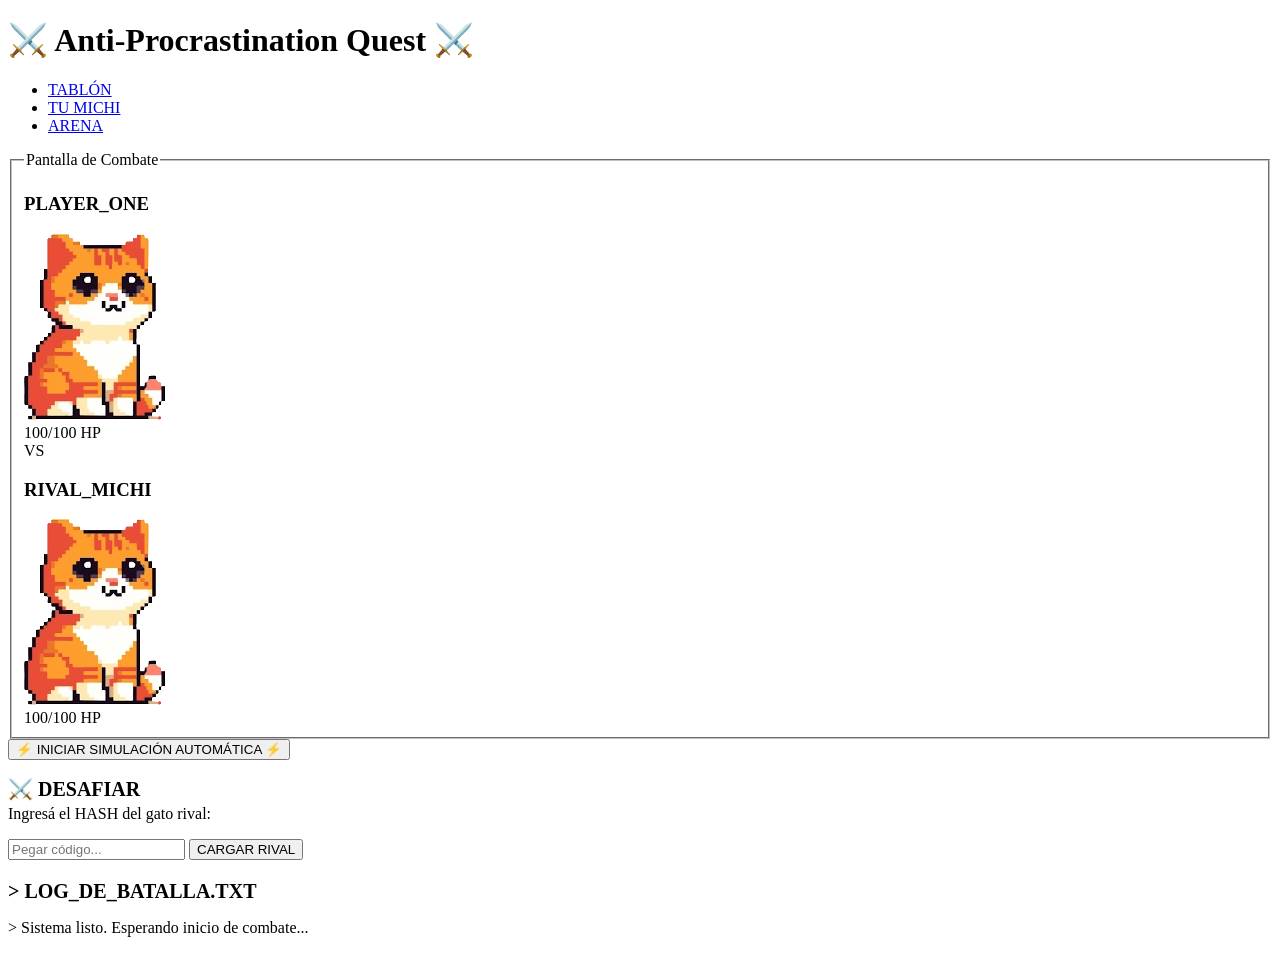
==== Pages/arena_page.html @ a9e4b0a7 "MICHI INTEGRATION" ====
<!DOCTYPE html>
<html lang="es">
<head>
    <meta charset="UTF-8">
    <meta name="viewport" content="width=device-width, initial-scale=1.0">
    <title>Anti-Procrastination Quest - Arena</title>
    <link rel="stylesheet" href="../assets/css/styles.css">
</head>
<body class="rpg-theme-dark">

    <header class="rpg-navbar">
        <h1 class="pixel-text-blink">⚔️ Anti-Procrastination Quest ⚔️</h1>
        <nav class="rpg-nav">
            <ul>
                <li><a href="../index.html" class="rpg-nav-link">TABLÓN</a></li>
                <li><a href="personalization_page.html" class="rpg-nav-link">TU MICHI</a></li>
                <li><a href="arena_page.html" class="rpg-nav-link active">ARENA</a></li>
            </ul>
        </nav>
    </header>

    <main class="rpg-main-container battle-layout">
        
        <section id="battle-arena" class="rpg-arena-frame">
            <fieldset class="battlefield-screen pixel-border-inner">
                <legend class="hidden">Pantalla de Combate</legend>
                
                <article class="arena-fighter player-local">
                    <h3 id="local-name" class="fighter-tag">PLAYER_ONE</h3>
                    <img src="../GatoAtigrado.png" id="local-fighter-avatar" class="fighter-sprite-display michi-sprite bounce-animation" alt="Player One">
                    <footer class="fighter-health-zone">
                        <div class="rpg-progress-frame health-frame">
                            <span id="local-hp-bar" class="rpg-progress-fill health-fill" style="width: 100%;"></span>
                        </div>
                        <span id="local-hp-text" class="hp-numeric-display">100/100 HP</span>
                    </footer>
                </article>
                
                <span class="versus-shield">VS</span>
                
                <article class="arena-fighter player-opponent">
                    <h3 id="opponent-name" class="fighter-tag">RIVAL_MICHI</h3>
                    <img src="../GatoAtigrado.png" id="opponent-fighter-avatar" class="fighter-sprite-display michi-sprite bounce-animation" alt="Rival Michi">
                    <footer class="fighter-health-zone">
                        <div class="rpg-progress-frame health-frame">
                            <span id="opponent-hp-bar" class="rpg-progress-fill health-fill" style="width: 100%;"></span>
                        </div>
                        <span id="opponent-hp-text" class="hp-numeric-display">100/100 HP</span>
                    </footer>
                </article>
            </fieldset>

            <footer class="arena-action-trigger">
                <button id="btn-start-simulation" class="btn-pixel btn-red massive-button">⚡ INICIAR SIMULACIÓN AUTOMÁTICA ⚡</button>
            </footer>
        </section>

        <section class="battle-layout-bottom-row" aria-label="Controles del sistema e historial">
            
            <form id="search-opponent-form" class="rpg-box setup-match-box">
                <h2 class="rpg-box-title" style="font-size: 20px; margin-bottom: 4px;">⚔️ DESAFIAR</h2>
                <label for="opponent-code-input" class="pixel-subtext">Ingresá el HASH del gato rival:</label>
                <p class="rpg-input-action-group">
                    <input type="text" id="opponent-code-input" class="pixel-input" placeholder="Pegar código...">
                    <button type="submit" id="btn-load-opponent" class="btn-pixel btn-yellow">CARGAR RIVAL</button>
                </p>
            </form>

            <section class="rpg-box combat-log-card">
                <h3 class="pixel-heading" style="font-size: 20px; margin-bottom: 4px;">> LOG_DE_BATALLA.TXT</h3>
                <output id="battle-log-output" class="terminal-log-output">
                    <p class="log-line system">> Sistema listo. Esperando inicio de combate...</p>
                </output>
            </section>

        </section>
    </main>

    <script src="../assets/js/battle.js"></script>
</body>
</html>
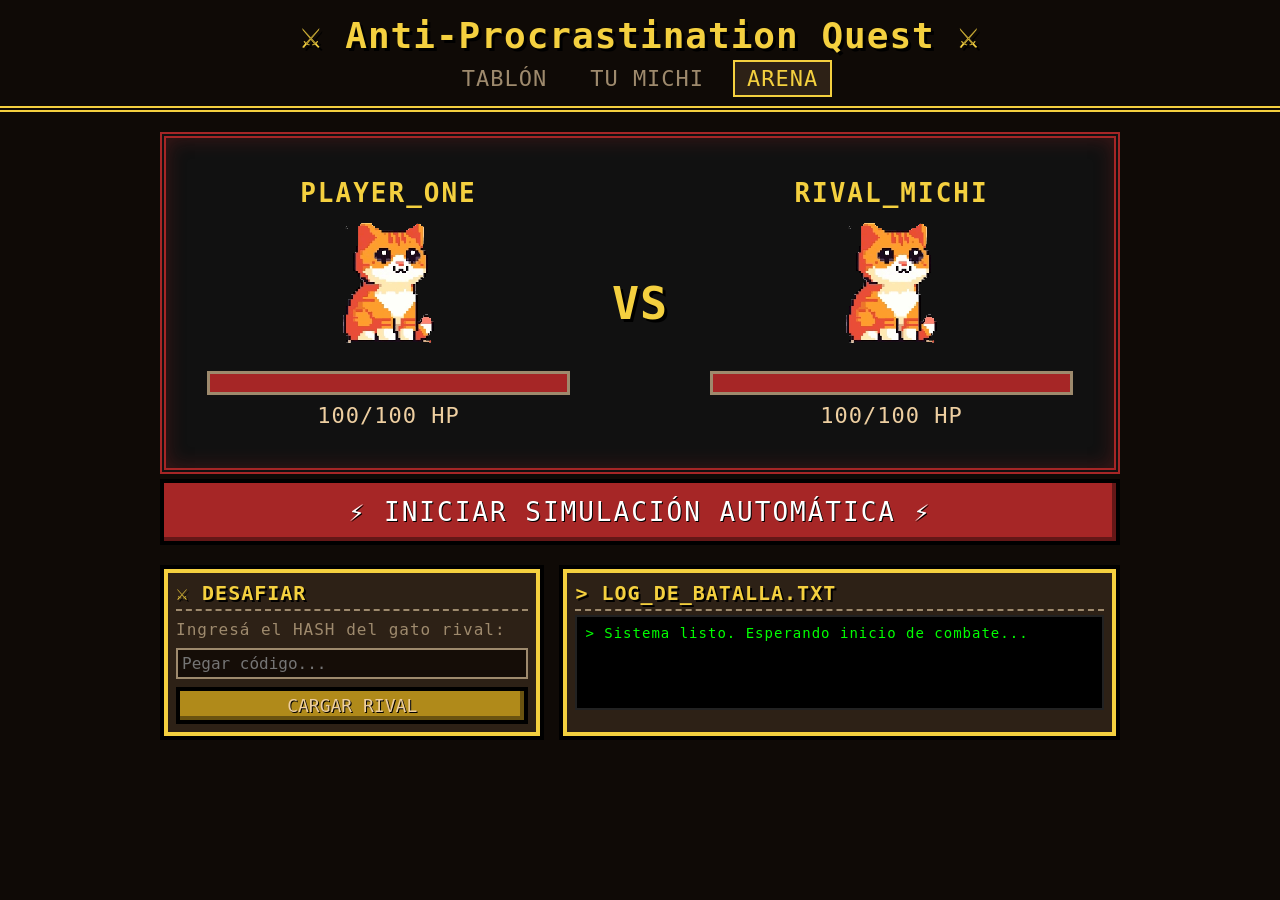
==== commit 76abf24b: "style:corrige ruta del css en arena page" ====
--- a/Pages/arena_page.html
+++ b/Pages/arena_page.html
@@ -4,7 +4,7 @@
     <meta charset="UTF-8">
     <meta name="viewport" content="width=device-width, initial-scale=1.0">
     <title>Anti-Procrastination Quest - Arena</title>
-    <link rel="stylesheet" href="../assets/css/styles.css">
+    <link rel="stylesheet" href="../Assets/CSS/styles.css">
 </head>
 <body class="rpg-theme-dark">
 
--- a/Assets/CSS/styles.css
+++ b/Assets/CSS/styles.css
@@ -0,0 +1,528 @@
+/* ==========================================================================
+   1. TIPOGRAFÍA, VARIABLES MEDIEVALES Y RESETEO
+   ========================================================================== */
+@import url('https://fonts.googleapis.com/css2?family=VT323&display=swap');
+
+:root {
+    /* Paleta de colores refinada: Taberna, Mazmorra y Oro */
+    --bg-dark: #0f0a06;         /* Más profundo para dar contraste */
+    --box-bg: #2d2116;          /* Madera más clara para que flote sobre el fondo */
+    --inner-bg: #150d07;        /* Fondo de inventario / ranuras oscuras */
+    --parchment: #eecfa1;       /* Pergamino más cálido y legible */
+    --parchment-dim: #9e8a6d;   /* Texto secundario con mejor contraste */
+    
+    /* Colores de interfaz RPG */
+    --gold: #f4d03f;          /* Oro más brillante */
+    --gold-glow: rgba(244, 208, 63, 0.2); /* Resplandor para hover/activos */
+    --hp-red: #a62626;          
+    --mana-blue: #29578a;       
+    --stamina-green: #377a37;   
+    
+    /* Rarezas de Ítems (NUEVO) */
+    --rare-common: #a0a0a0;
+    --rare-magic: #3b82f6;
+    --rare-epic: #a855f7;
+    --rare-legendary: #eab308;
+
+    /* Fuentes */
+    --font-pixel: 'VT323', monospace;
+}
+
+* {
+    box-sizing: border-box;
+    margin: 0;
+    padding: 0;
+    image-rendering: pixelated; /* Fuerza aspecto retro de 8-bits */
+}
+
+body {
+    background-color: var(--bg-dark);
+    color: var(--parchment);
+    font-family: var(--font-pixel);
+    font-size: 22px;
+    letter-spacing: 1px;
+    padding-bottom: 40px;
+}
+
+/* ==========================================================================
+   2. BORDES Y CONTENEDORES SEMÁNTICOS (Estilo Madera/Hierro)
+   ========================================================================== */
+/* Se aplica el marco de caja RPG directo a las secciones y formularios contenedores */
+.rpg-box, .rpg-form.rpg-box {
+    background-color: var(--box-bg);
+    padding: 16px;
+    margin-bottom: 20px;
+    position: relative;
+    border: 4px solid #000;
+    box-shadow: 
+        0 4px 0 -4px #000, 
+        0 -4px 0 -4px #000, 
+        4px 0 0 -4px #000, 
+        -4px 0 0 -4px #000,
+        inset 0 0 0 4px var(--gold);
+}
+
+/* Fondos oscuros internos para figuras, tablas o listas */
+.pixel-border-inner {
+    background-color: var(--inner-bg);
+    border: 4px solid #000;
+    padding: 10px;
+}
+
+/* Títulos de Cajas */
+.rpg-box-title, .pixel-heading {
+    color: var(--gold);
+    font-size: 28px;
+    text-shadow: 2px 2px #000;
+    margin-bottom: 12px;
+    border-bottom: 2px dashed var(--parchment-dim);
+    padding-bottom: 4px;
+}
+
+/* Estilos de Elementos de Formulario Nativos */
+.rpg-form-group {
+    margin-bottom: 15px;
+    display: flex;
+    flex-direction: column;
+    gap: 5px;
+}
+
+.pixel-input, .pixel-select {
+    background-color: var(--inner-bg);
+    border: 2px solid var(--parchment-dim);
+    color: var(--parchment);
+    font-family: var(--font-pixel);
+    font-size: 20px;
+    padding: 6px;
+    outline: none;
+}
+
+.pixel-input:focus, .pixel-select:focus {
+    border-color: var(--gold);
+}
+
+.pixel-color-picker {
+    background: none;
+    border: 2px solid var(--parchment-dim);
+    cursor: pointer;
+    width: 50px;
+    height: 40px;
+}
+
+/* ==========================================================================
+   3. BOTONES DE ACCIÓN RETRO (.btn-pixel)
+   ========================================================================== */
+.btn-pixel {
+    font-family: var(--font-pixel);
+    font-size: 22px;
+    padding: 6px 16px;
+    cursor: pointer;
+    border: 4px solid #000;
+    color: #fff;
+    text-shadow: 1px 1px #000;
+    background-color: #555;
+    box-shadow: inset -4px -4px 0px 0px rgba(0,0,0,0.4);
+}
+
+.btn-pixel:active {
+    box-shadow: inset 4px 4px 0px 0px rgba(0,0,0,0.6);
+}
+
+.btn-green  { background-color: var(--stamina-green); }
+.btn-red    { background-color: var(--hp-red); }
+.btn-blue   { background-color: var(--mana-blue); }
+.btn-yellow { background-color: #b08a1a; color: var(--parchment); }
+.btn-pixel.small { padding: 2px 8px; font-size: 18px; }
+.block-button { width: 100%; margin-top: 10px; }
+
+/* ==========================================================================
+   4. ENCABEZADO Y NAVEGACIÓN
+   ========================================================================== */
+.rpg-navbar {
+    background-color: #0f0a06;
+    text-align: center;
+    padding: 15px 10px;
+    border-bottom: 6px double var(--gold);
+}
+
+.rpg-navbar h1 {
+    font-size: 36px;
+    color: var(--gold);
+    text-shadow: 3px 3px #000;
+    margin-bottom: 10px;
+}
+
+.rpg-nav ul {
+    display: flex;
+    justify-content: center;
+    list-style: none;
+    gap: 15px;
+}
+
+.rpg-nav-link {
+    color: var(--parchment-dim);
+    text-decoration: none;
+    padding: 4px 12px;
+    border: 2px solid transparent;
+}
+
+.rpg-nav-link:hover, .rpg-nav-link.active {
+    color: var(--gold);
+    border: 2px solid var(--gold);
+    background-color: var(--box-bg);
+}
+
+/* ==========================================================================
+   5. MAQUETACIÓN DE PANTALLAS (Layout de Escritorio por columnas)
+   ========================================================================== */
+.rpg-main-container {
+    display: flex;
+    max-width: 1100px;
+    margin: 25px auto;
+    padding: 0 20px;
+    gap: 20px;
+}
+
+/* Comportamiento de las columnas del Tablón */
+.rpg-sidebar { flex: 1; min-width: 300px; }
+.rpg-content-area { flex: 2; }
+
+/* Comportamiento de las columnas de Personalización */
+.editor-pane, .inventory-pane { flex: 1; }
+
+/* Marcos de barras de progreso (HP / Misiones) */
+.rpg-progress-frame {
+    background-color: #000;
+    border: 3px solid var(--parchment-dim);
+    height: 24px;
+    position: relative;
+    margin: 8px 0;
+    display: block;
+}
+
+.rpg-progress-fill {
+    display: block;
+    background-color: var(--mana-blue);
+    height: 100%;
+    transition: width 0.3s ease;
+}
+
+.health-fill {
+    background-color: var(--hp-red);
+}
+
+.pixel-subtext {
+    font-size: 16px;
+    color: var(--parchment-dim);
+}
+
+/* ==========================================================================
+   6. VISTA DEL MICHI Y ESTADÍSTICAS (Estructura Semántica)
+   ========================================================================== */
+/* Reemplazado contenedor genérico por la clase asociada a <figure> */
+.michi-sprite-frame {
+    height: 140px;
+    display: flex;
+    justify-content: center;
+    align-items: center;
+    font-size: 70px;
+    margin-bottom: 15px;
+}
+
+.michi-sprite {
+    max-height: 120px;
+    width: auto;
+}
+
+.michi-large-display {
+    height: 180px;
+    display: flex;
+    justify-content: center;
+    align-items: center;
+    font-size: 90px;
+    position: relative;
+    margin-bottom: 15px;
+}
+
+/* Animación de respiración del gato */
+.idle-animation {
+    animation: breathing 1.2s infinite alternate ease-in-out;
+}
+
+@keyframes breathing {
+    from { transform: scale(1) translateY(0); }
+    to { transform: scale(1.08) translateY(-5px); }
+}
+
+.rpg-stat-table {
+    width: 100%;
+    border-collapse: collapse;
+}
+
+.rpg-stat-table td {
+    padding: 6px;
+    border-bottom: 1px solid #3c2a17;
+}
+
+.rpg-stat-table td:last-child {
+    text-align: right;
+    color: #fff;
+}
+
+/* Capas de equipamiento absoluto sobre el gato */
+.pixel-sprite-overlay {
+    position: absolute;
+    font-size: 35px;
+}
+#equipped-hat-visual { top: 15px; }
+#equipped-weapon-visual { right: 30px; top: 70px; }
+
+.rpg-export-container {
+    margin-top: 15px;
+    text-align: center;
+}
+
+.text-green { color: #5cb85c; }
+.text-orange { color: #f0ad4e; }
+.text-blue { color: #5bc0de; }
+.text-center { text-align: center; }
+
+/* ==========================================================================
+   7. TABLÓN DE QUESTS, PESTAÑAS E INVENTARIO COMPACTO (Listas Libres de Divs)
+   ========================================================================== */
+.quest-board-header {
+    display: flex;
+    justify-content: space-between;
+    align-items: center;
+    margin-bottom: 10px;
+}
+
+/* Lista horizontal para las pestañas de filtro */
+.rpg-tabs ul {
+    display: flex;
+    list-style: none;
+    gap: 5px;
+    margin-bottom: 15px;
+}
+
+.tab-item {
+    background: #1f140a;
+    border: 2px solid var(--parchment-dim);
+    color: var(--parchment-dim);
+    font-family: var(--font-pixel);
+    padding: 4px 10px;
+    cursor: pointer;
+}
+
+.tab-item.active {
+    background: var(--gold);
+    color: #000;
+    border-color: #000;
+    font-weight: bold;
+}
+
+/* Tarjeta semántica <article> de misiones individuales */
+.quest-item-card {
+    display: flex;
+    justify-content: space-between;
+    align-items: center;
+    margin-bottom: 10px;
+    padding: 10px;
+}
+
+.quest-info {
+    display: flex;
+    align-items: center;
+    gap: 10px;
+}
+
+.quest-badge {
+    font-size: 14px;
+    background-color: var(--inner-bg);
+    padding: 2px 6px;
+    border: 1px solid var(--gold);
+    color: var(--gold);
+}
+
+/* Cuadrículas compactas de equipamiento con elementos <li> */
+.rpg-slots-wrapper {
+    display: flex;
+    justify-content: center;
+    list-style: none;
+    gap: 10px;            
+    margin: 5px auto;
+}
+
+.rpg-item-slot {
+    width: 70px;          
+    height: 70px;         
+    display: flex;
+    flex-direction: column;
+    justify-content: center;
+    align-items: center;
+    padding: 4px;         
+    font-size: 14px;
+    list-style: none;
+}
+
+.slot-title {
+    font-size: 11px;      
+    color: var(--gold);
+    margin-bottom: 2px;
+}
+
+.slot-status {
+    font-size: 13px;
+    color: var(--parchment-dim);
+}
+
+/* Grilla de la Mochila general */
+.rpg-inventory-grid {
+    display: grid;
+    grid-template-columns: repeat(6, 1fr); 
+    gap: 6px;
+    margin-top: 8px;
+    list-style: none;
+}
+
+.rpg-inventory-grid .rpg-item-slot {
+    width: 55px;          
+    height: 55px;
+}
+
+/* ==========================================================================
+   8. ARENA DE BATALLA (Fiel al Layout enfocado en la pelea)
+   ========================================================================== */
+.battle-layout {
+    display: flex;
+    flex-direction: column; 
+    gap: 15px;
+    max-width: 1000px;
+    margin: 20px auto;
+}
+
+/* Fieldset contenedor de la pantalla de lucha */
+.battlefield-screen {
+    background-color: #111;
+    display: flex;
+    justify-content: space-around; 
+    align-items: center;
+    padding: 40px 20px;            
+    min-height: 320px;             
+    border: 6px double var(--hp-red); 
+    position: relative;
+    box-shadow: inset 0 0 20px rgba(166, 38, 38, 0.3); 
+}
+
+.arena-fighter {
+    text-align: center;
+    width: 40%;
+}
+
+.fighter-tag {
+    font-size: 26px;   
+    color: var(--gold);
+    letter-spacing: 2px;
+}
+
+.fighter-sprite-display {
+    font-size: 110px;  
+    margin: 15px 0;
+}
+
+.versus-shield {
+    font-size: 45px;   
+    color: var(--gold);
+    font-weight: bold;
+    text-shadow: 3px 3px #000;
+}
+
+.arena-action-trigger {
+    text-align: center;
+    margin: 5px 0;
+}
+
+.massive-button {
+    width: 100%;
+    padding: 14px;
+    font-size: 26px;
+    letter-spacing: 2px;
+}
+
+/* Fila inferior adaptada para Buscador y Consola de Log */
+.battle-layout-bottom-row {
+    display: flex;
+    gap: 15px;
+}
+
+.setup-match-box {
+    flex: 1; 
+    margin-bottom: 0; 
+    padding: 12px;
+}
+
+.rpg-input-action-group {
+    display: flex;
+    flex-direction: column;
+    gap: 8px;
+    margin-top: 8px;
+}
+
+.rpg-input-action-group .pixel-input { font-size: 16px; padding: 4px; }
+.rpg-input-action-group .btn-pixel { font-size: 18px; padding: 4px; }
+
+.combat-log-card {
+    flex: 1.5; 
+    margin-bottom: 0;
+    padding: 12px;
+}
+
+/* Consola de Log Medieval asociada a <output> */
+.terminal-log-output {
+    display: block;
+    background-color: #000;
+    border: 2px solid #222;
+    padding: 8px;
+    height: 95px; 
+    overflow-y: auto;
+    font-family: monospace;
+    font-size: 14px;
+    color: #0f0; 
+}
+
+/* Estilos de Modales y Utilidades */
+.hidden { display: none !important; }
+
+/* ==========================================================================
+   9. ADAPTACIÓN RESPONSIVE OBLIGATORIA (Media Queries Celulares)
+   ========================================================================== */
+@media (max-width: 768px) {
+    /* Las columnas de escritorio se rompen pasando a filas verticales compactas */
+    .rpg-main-container, .battle-layout-bottom-row {
+        flex-direction: column;
+        padding: 0 10px;
+    }
+    
+    .rpg-sidebar, .rpg-content-area, .setup-match-box, .combat-log-card {
+        width: 100%;
+        min-width: 100%;
+    }
+    
+    .rpg-navbar h1 { font-size: 26px; }
+    .rpg-nav ul { gap: 8px; }
+    .rpg-nav-link { padding: 4px 6px; font-size: 18px; }
+    
+    /* Achicamos la pantalla de pelea para que entre bien en el celu */
+    .battlefield-screen {
+        min-height: 240px;
+        padding: 20px 10px;
+    }
+    .fighter-sprite-display { font-size: 70px; }
+    .fighter-tag { font-size: 20px; }
+    .versus-shield { font-size: 30px; }
+    
+    /* Aumentamos las columnas de la mochila a 5 para que no desborde horizontalmente */
+    .rpg-inventory-grid {
+        grid-template-columns: repeat(5, 1fr);
+    }
+}
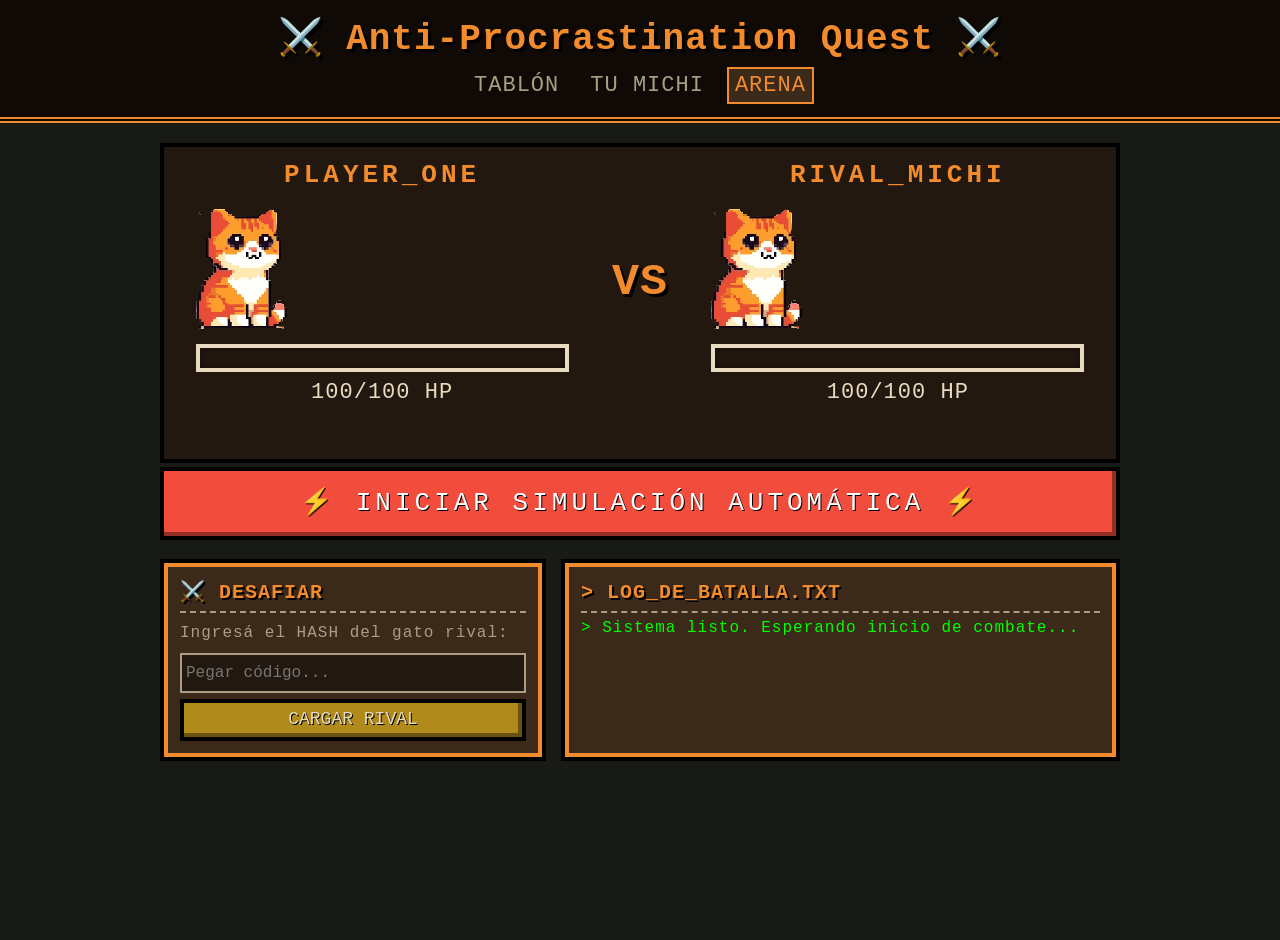
==== commit d76a8380: "refactor: split styles.css into layered modular architecture" ====
--- a/Pages/arena_page.html
+++ b/Pages/arena_page.html
@@ -4,7 +4,7 @@
     <meta charset="UTF-8">
     <meta name="viewport" content="width=device-width, initial-scale=1.0">
     <title>Anti-Procrastination Quest - Arena</title>
-    <link rel="stylesheet" href="../Assets/CSS/styles.css">
+    <link rel="stylesheet" href="../Assets/CSS/main.css">
 </head>
 <body class="rpg-theme-dark">
 
--- a/Assets/CSS/main.css
+++ b/Assets/CSS/main.css
@@ -0,0 +1,11 @@
+@layer reset, tokens, preferences, base, layout, components, cat, motion;
+
+@import url('./tokens/tokens.css') layer(tokens);
+@import url('./core/reset.css') layer(reset);
+@import url('./core/preferences.css') layer(preferences);
+@import url('./core/base.css') layer(base);
+@import url('./layout/layout.css') layer(layout);
+@import url('./components/components.css') layer(components);
+@import url('./cat/cat.css') layer(cat);
+@import url('./cat/cat-motion.css') layer(motion);
+@import url('./motion/motion.css') layer(motion);
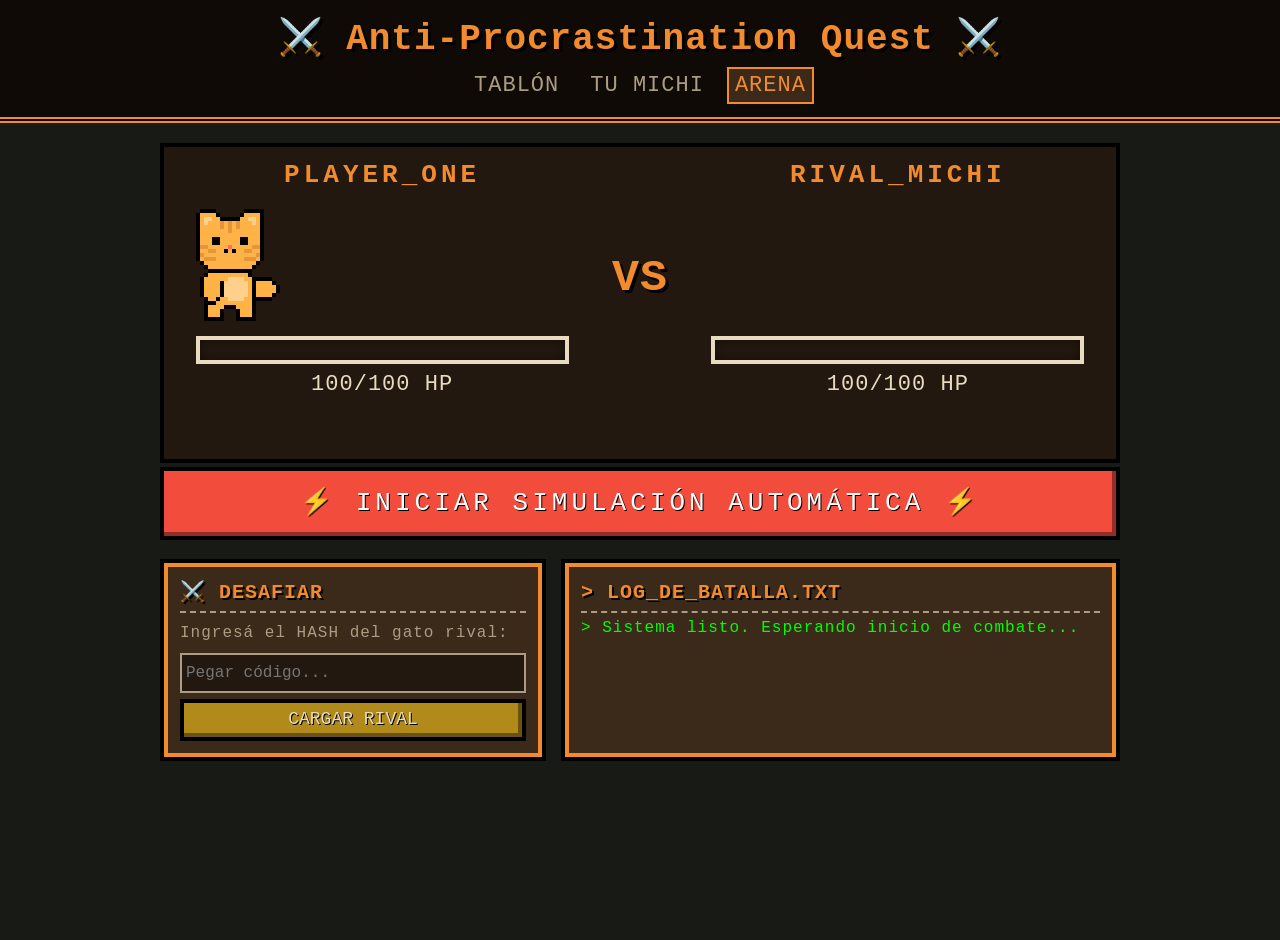
==== commit 269e6bba: "feat: add pixel art cat with modular JS architecture" ====
--- a/Pages/arena_page.html
+++ b/Pages/arena_page.html
@@ -27,7 +27,17 @@
                 
                 <article class="arena-fighter player-local">
                     <h3 id="local-name" class="fighter-tag">PLAYER_ONE</h3>
-                    <img src="../GatoAtigrado.png" id="local-fighter-avatar" class="fighter-sprite-display michi-sprite bounce-animation" alt="Player One">
+                    <div class="cat-wrapper fighter-sprite-display" aria-label="Gato pixel art">
+                        <div class="head">
+                            <div class="pixel"></div>
+                        </div>
+                        <div class="body-cat">
+                            <div class="pixel"></div>
+                            <div class="paw">
+                                <div class="pixel"></div>
+                            </div>
+                        </div>
+                    </div>
                     <footer class="fighter-health-zone">
                         <div class="rpg-progress-frame health-frame">
                             <span id="local-hp-bar" class="rpg-progress-fill health-fill" style="width: 100%;"></span>
@@ -40,7 +50,17 @@
                 
                 <article class="arena-fighter player-opponent">
                     <h3 id="opponent-name" class="fighter-tag">RIVAL_MICHI</h3>
-                    <img src="../GatoAtigrado.png" id="opponent-fighter-avatar" class="fighter-sprite-display michi-sprite bounce-animation" alt="Rival Michi">
+                    <div class="cat-wrapper fighter-sprite-display" aria-label="Gato pixel art">
+                        <div class="head">
+                            <div class="pixel"></div>
+                        </div>
+                        <div class="body-cat">
+                            <div class="pixel"></div>
+                            <div class="paw">
+                                <div class="pixel"></div>
+                            </div>
+                        </div>
+                    </div>
                     <footer class="fighter-health-zone">
                         <div class="rpg-progress-frame health-frame">
                             <span id="opponent-hp-bar" class="rpg-progress-fill health-fill" style="width: 100%;"></span>
@@ -76,6 +96,6 @@
         </section>
     </main>
 
-    <script src="../assets/js/battle.js"></script>
+    <script type="module" src="../Assets/Js/main.js"></script>
 </body>
 </html>
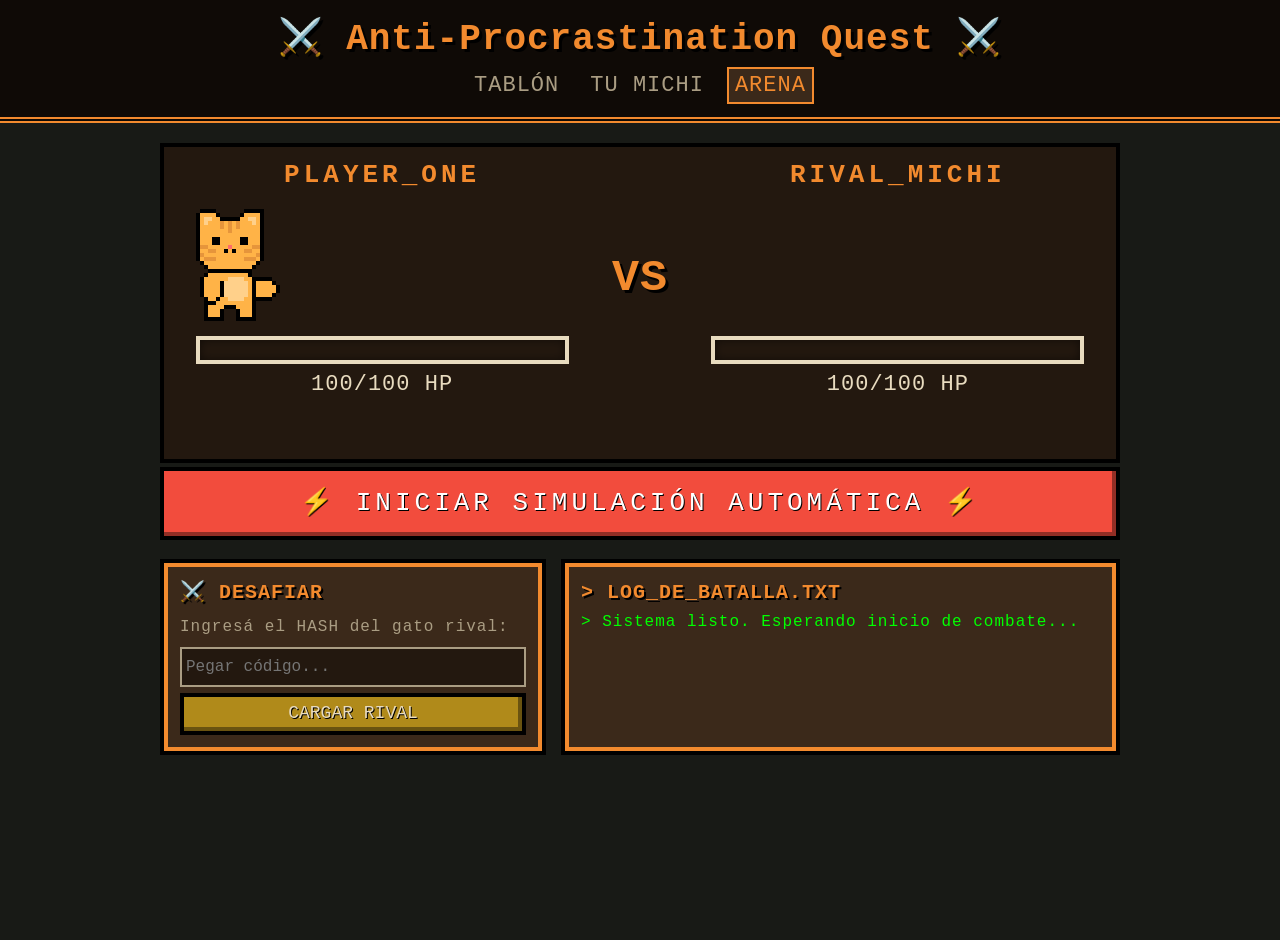
==== commit 10601c23: "feat: add complete and delete actions with localStorage sync and create favicon" ====
--- a/Pages/arena_page.html
+++ b/Pages/arena_page.html
@@ -5,6 +5,7 @@
     <meta name="viewport" content="width=device-width, initial-scale=1.0">
     <title>Anti-Procrastination Quest - Arena</title>
     <link rel="stylesheet" href="../Assets/CSS/main.css">
+    <link rel="icon" href="../Assets/Images/favicon.ico" type="image/x-icon">
 </head>
 <body class="rpg-theme-dark">
 
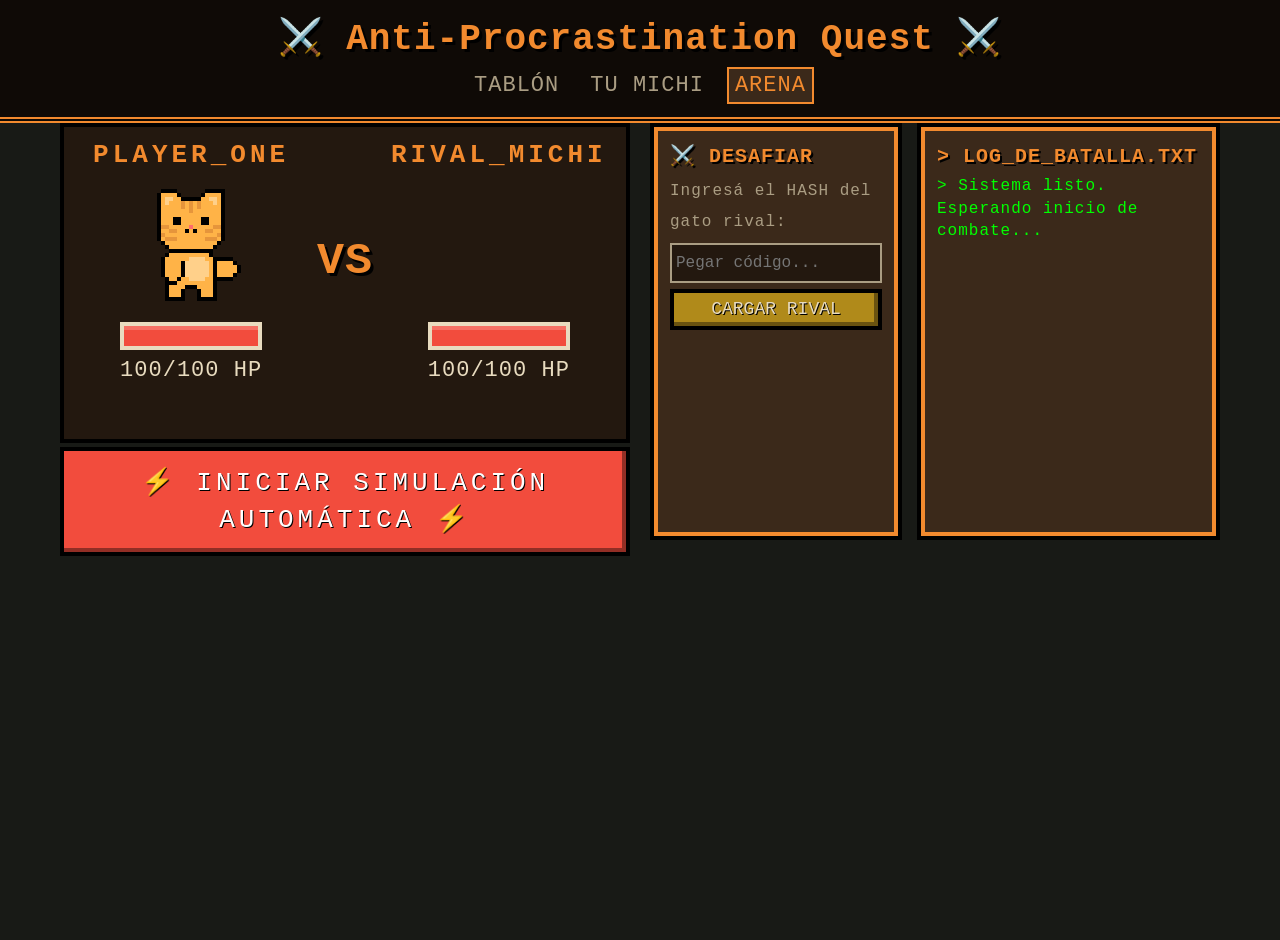
==== commit adeb3d33: "Update: Integration of the hash-based pairing system" ====
--- a/Pages/arena_page.html
+++ b/Pages/arena_page.html
@@ -98,5 +98,6 @@
     </main>
 
     <script type="module" src="../Assets/Js/main.js"></script>
+    <script type="module" src="../Assets/Js/arena.js"></script>
 </body>
 </html>
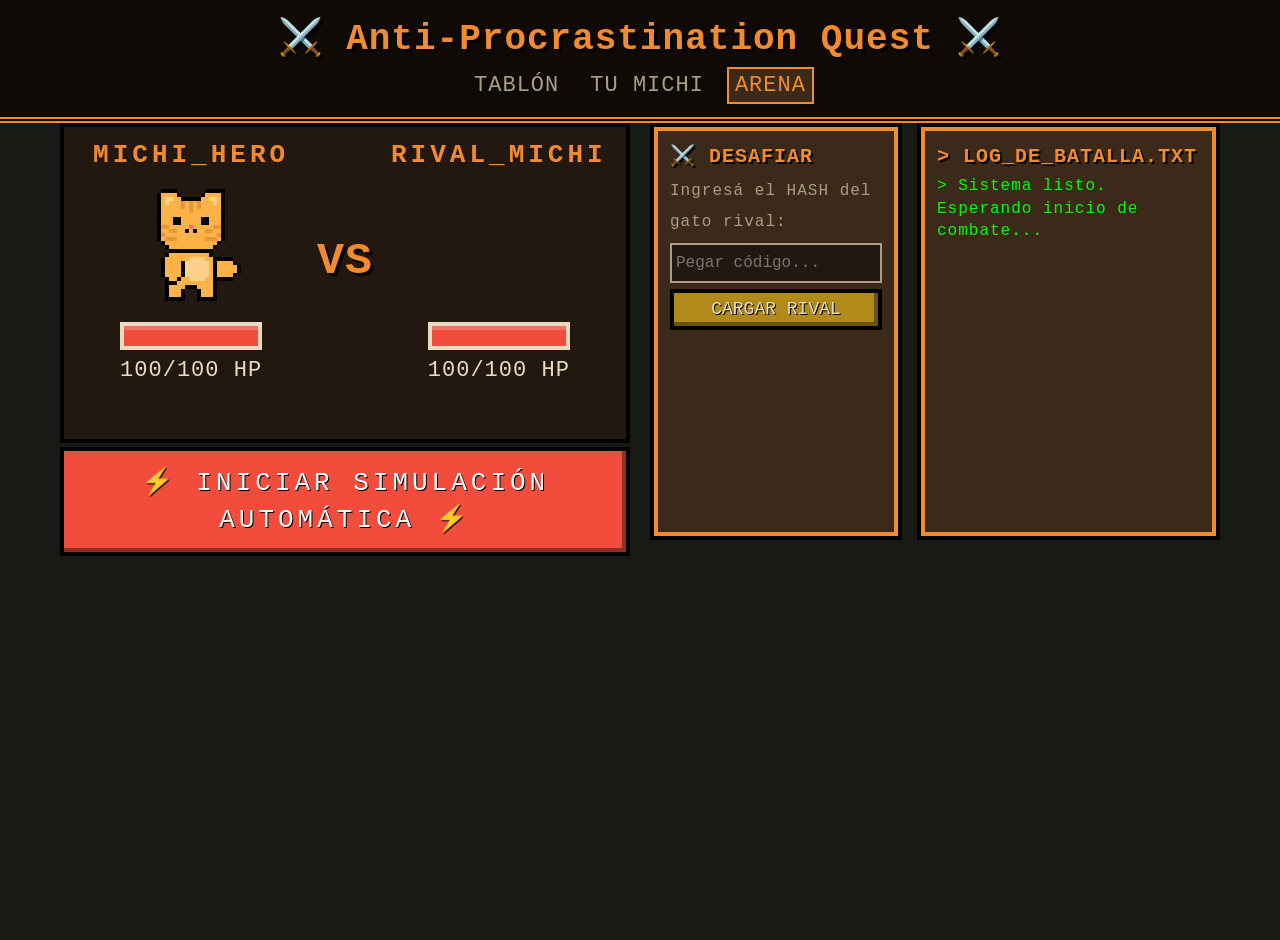
==== commit 6ad7bd87: "feat: add cat name to state with save button and cross-page rendering" ====
--- a/Pages/arena_page.html
+++ b/Pages/arena_page.html
@@ -27,7 +27,7 @@
                 <legend class="hidden">Pantalla de Combate</legend>
                 
                 <article class="arena-fighter player-local">
-                    <h3 id="local-name" class="fighter-tag">PLAYER_ONE</h3>
+                    <h3 id="local-name" class="fighter-tag michi-name-display">PLAYER_ONE</h3>
                     <div class="cat-wrapper fighter-sprite-display" aria-label="Gato pixel art">
                         <div class="head">
                             <div class="pixel"></div>
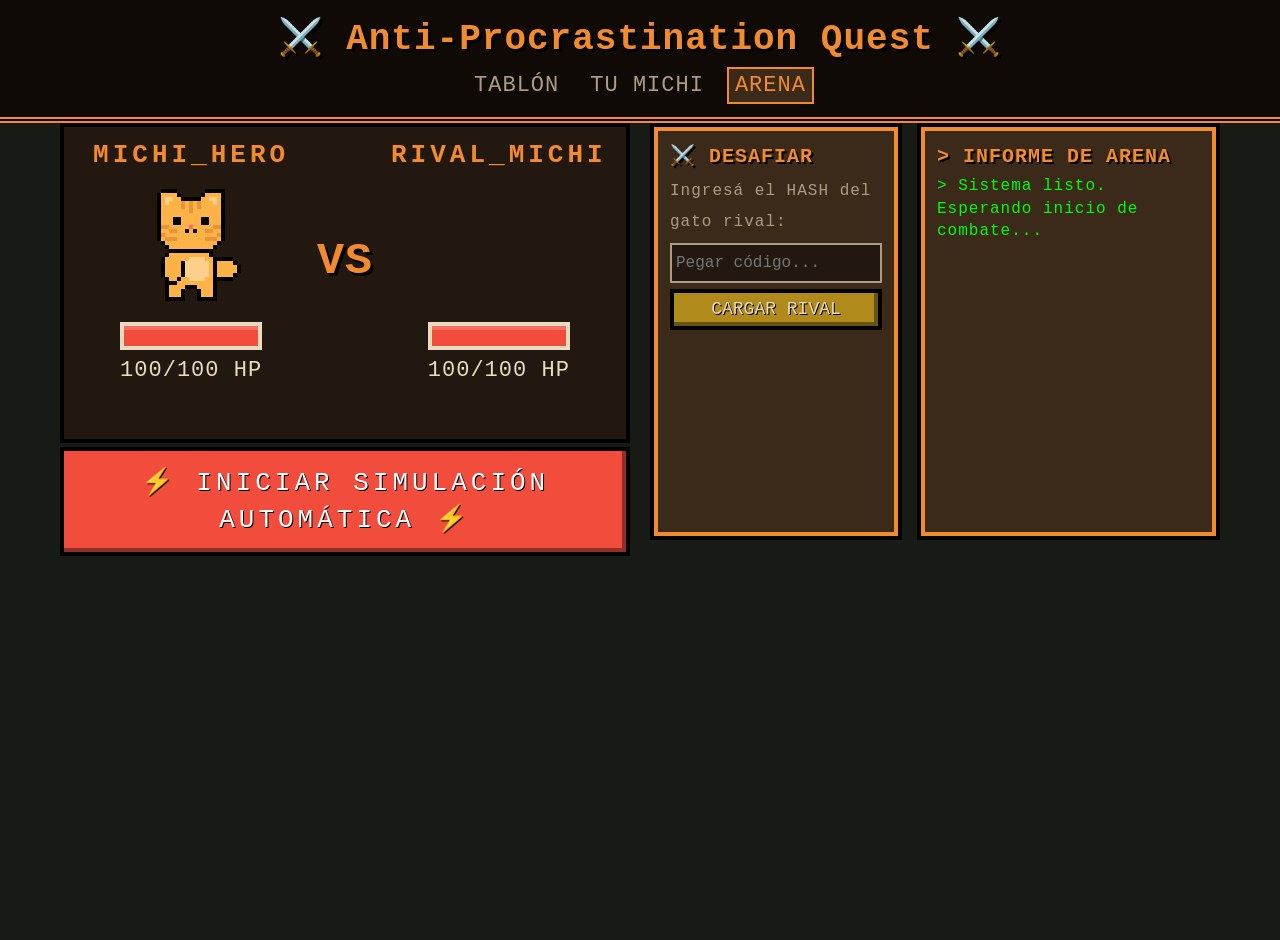
==== commit 8c01689c: "fix: INFORM ARENA" ====
--- a/Pages/arena_page.html
+++ b/Pages/arena_page.html
@@ -88,7 +88,7 @@
             </form>
 
             <section class="rpg-box combat-log-card">
-                <h3 class="pixel-heading" style="font-size: 20px; margin-bottom: 4px;">> LOG_DE_BATALLA.TXT</h3>
+                <h3 class="pixel-heading" style="font-size: 20px; margin-bottom: 4px;">> INFORME DE ARENA</h3>
                 <output id="battle-log-output" class="terminal-log-output">
                     <p class="log-line system">> Sistema listo. Esperando inicio de combate...</p>
                 </output>
